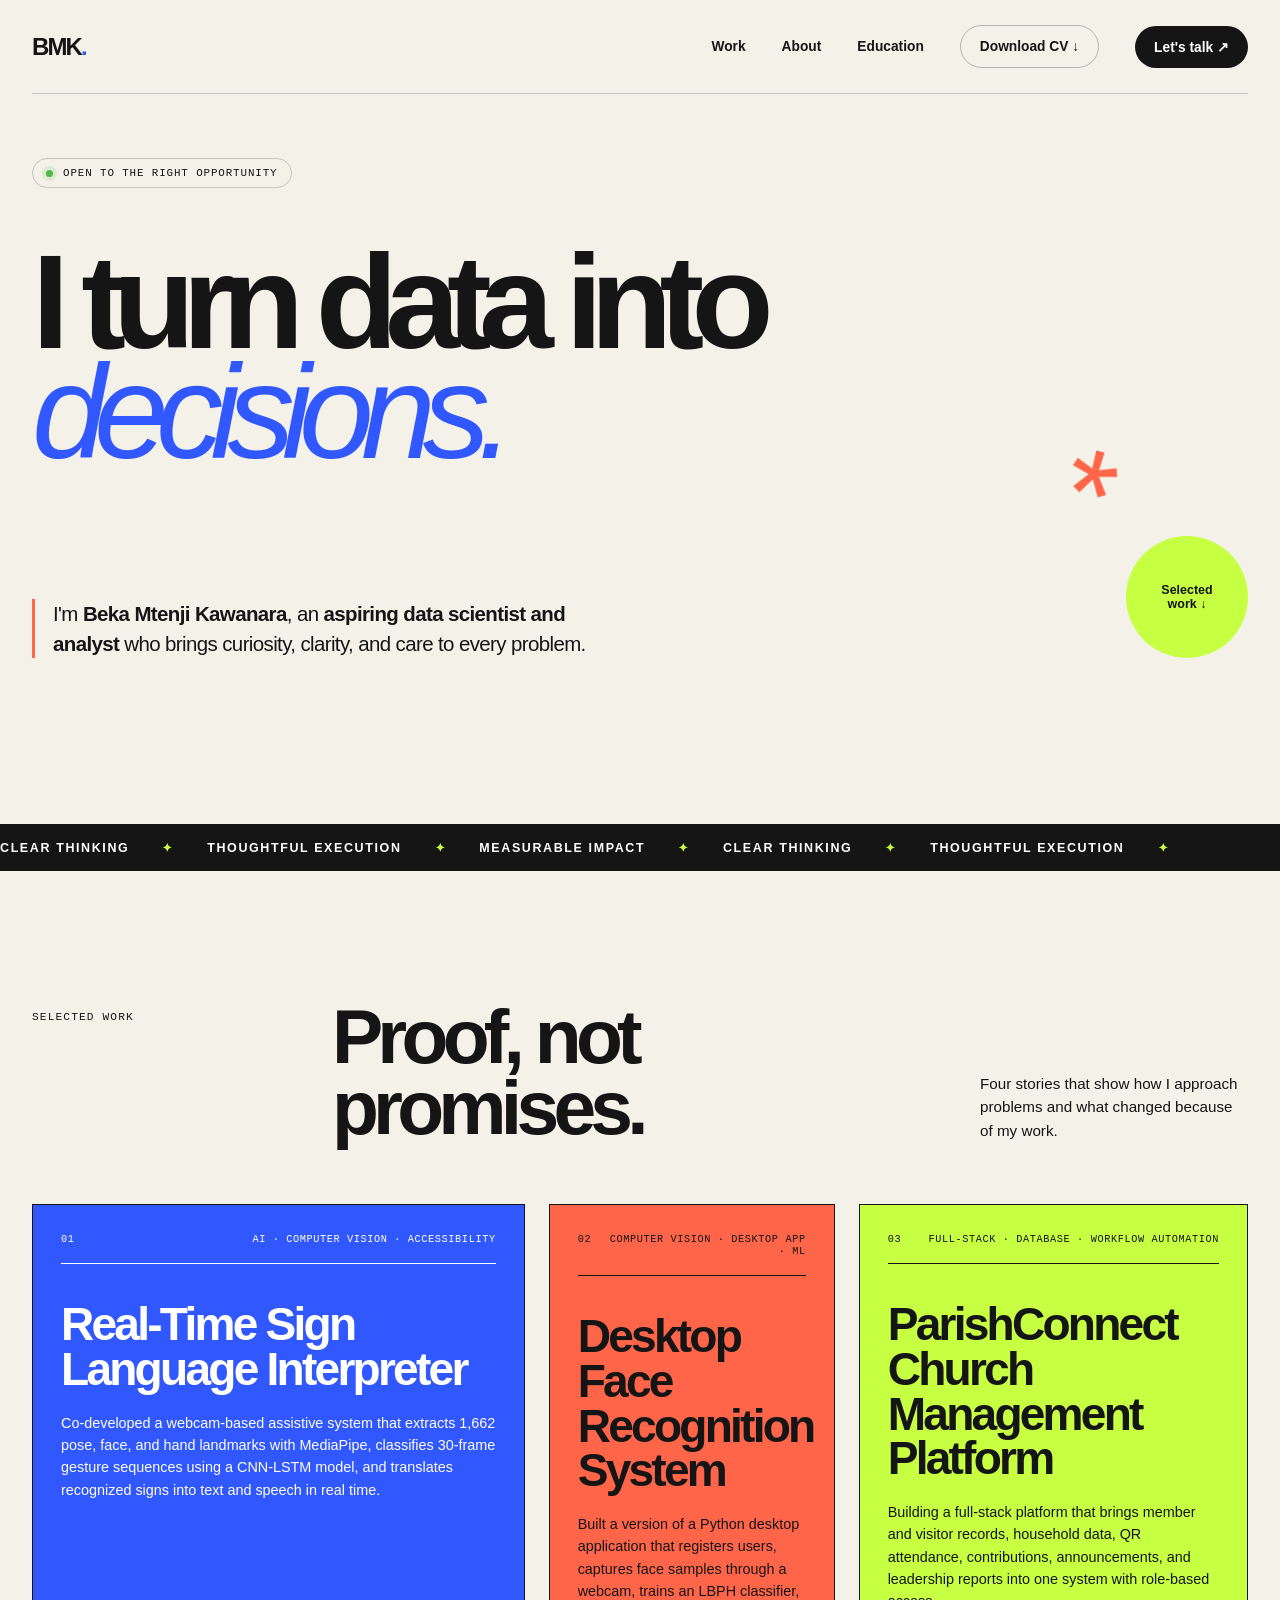
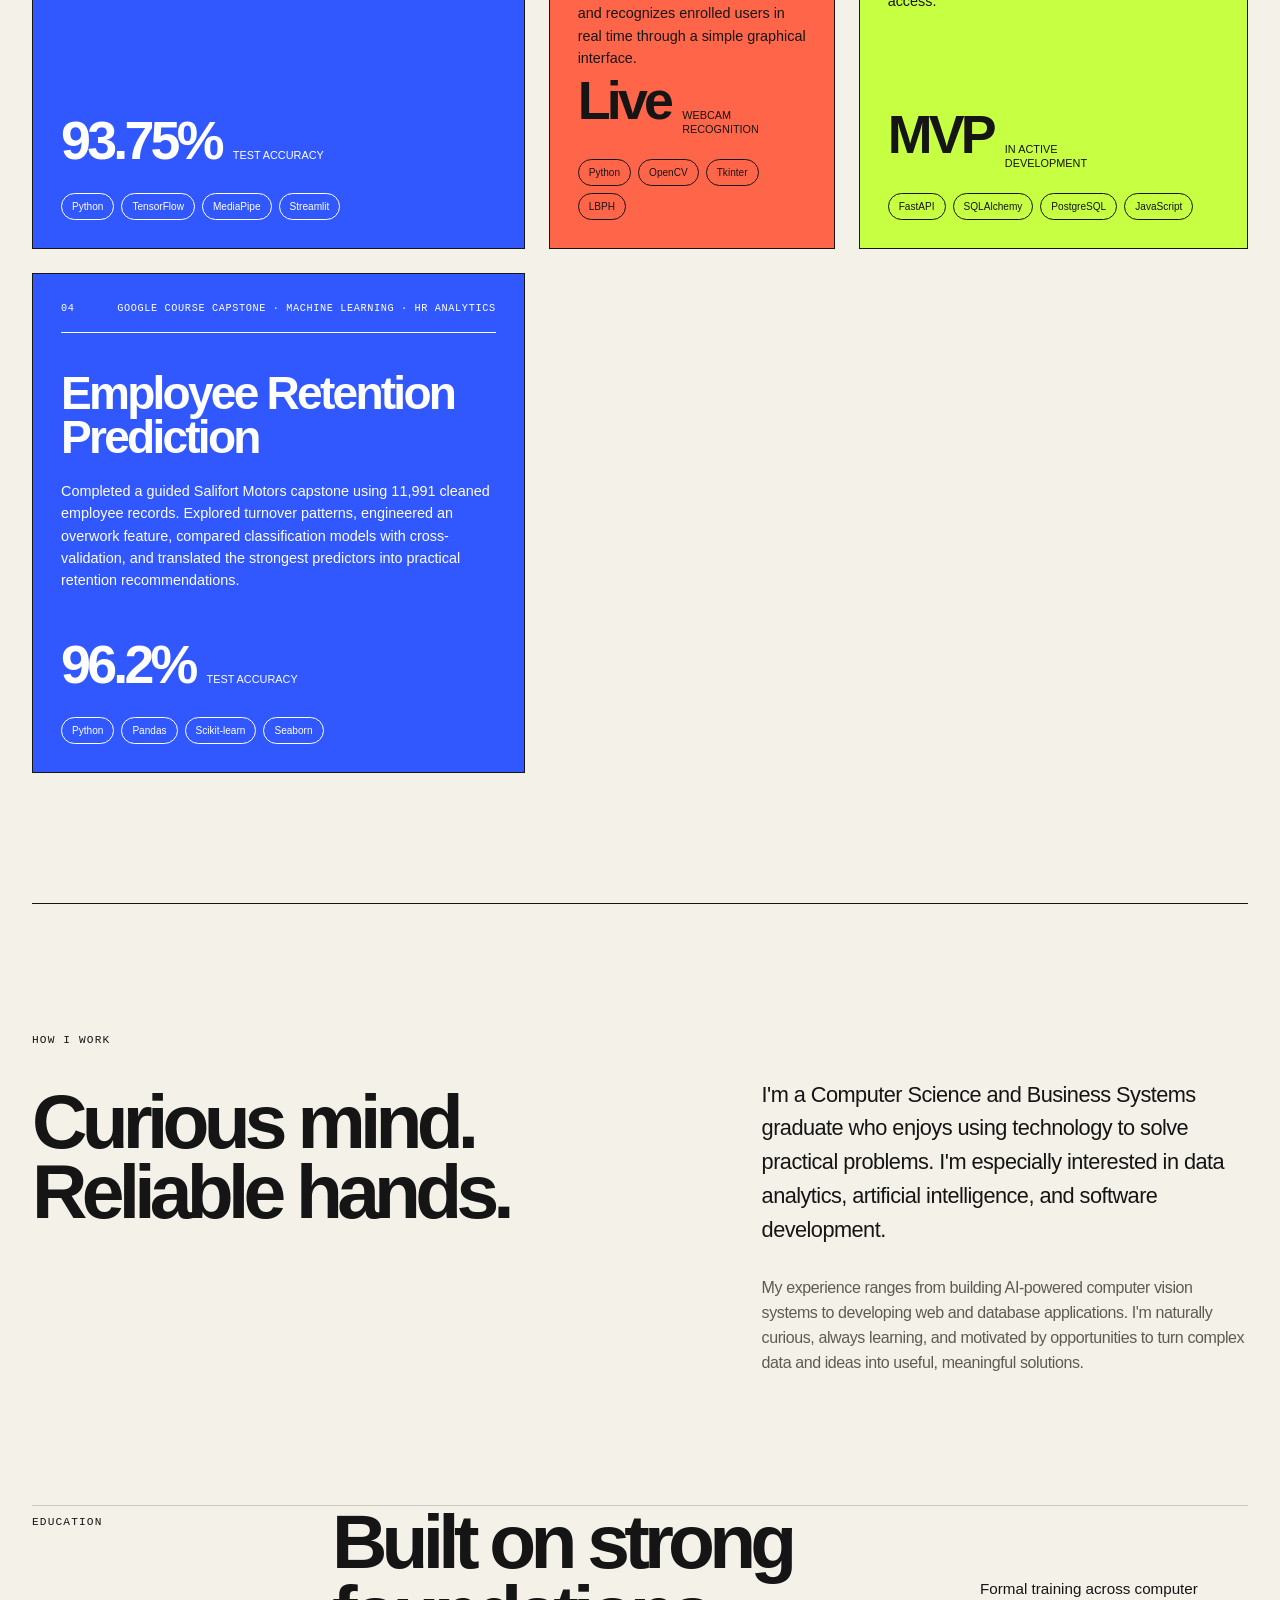
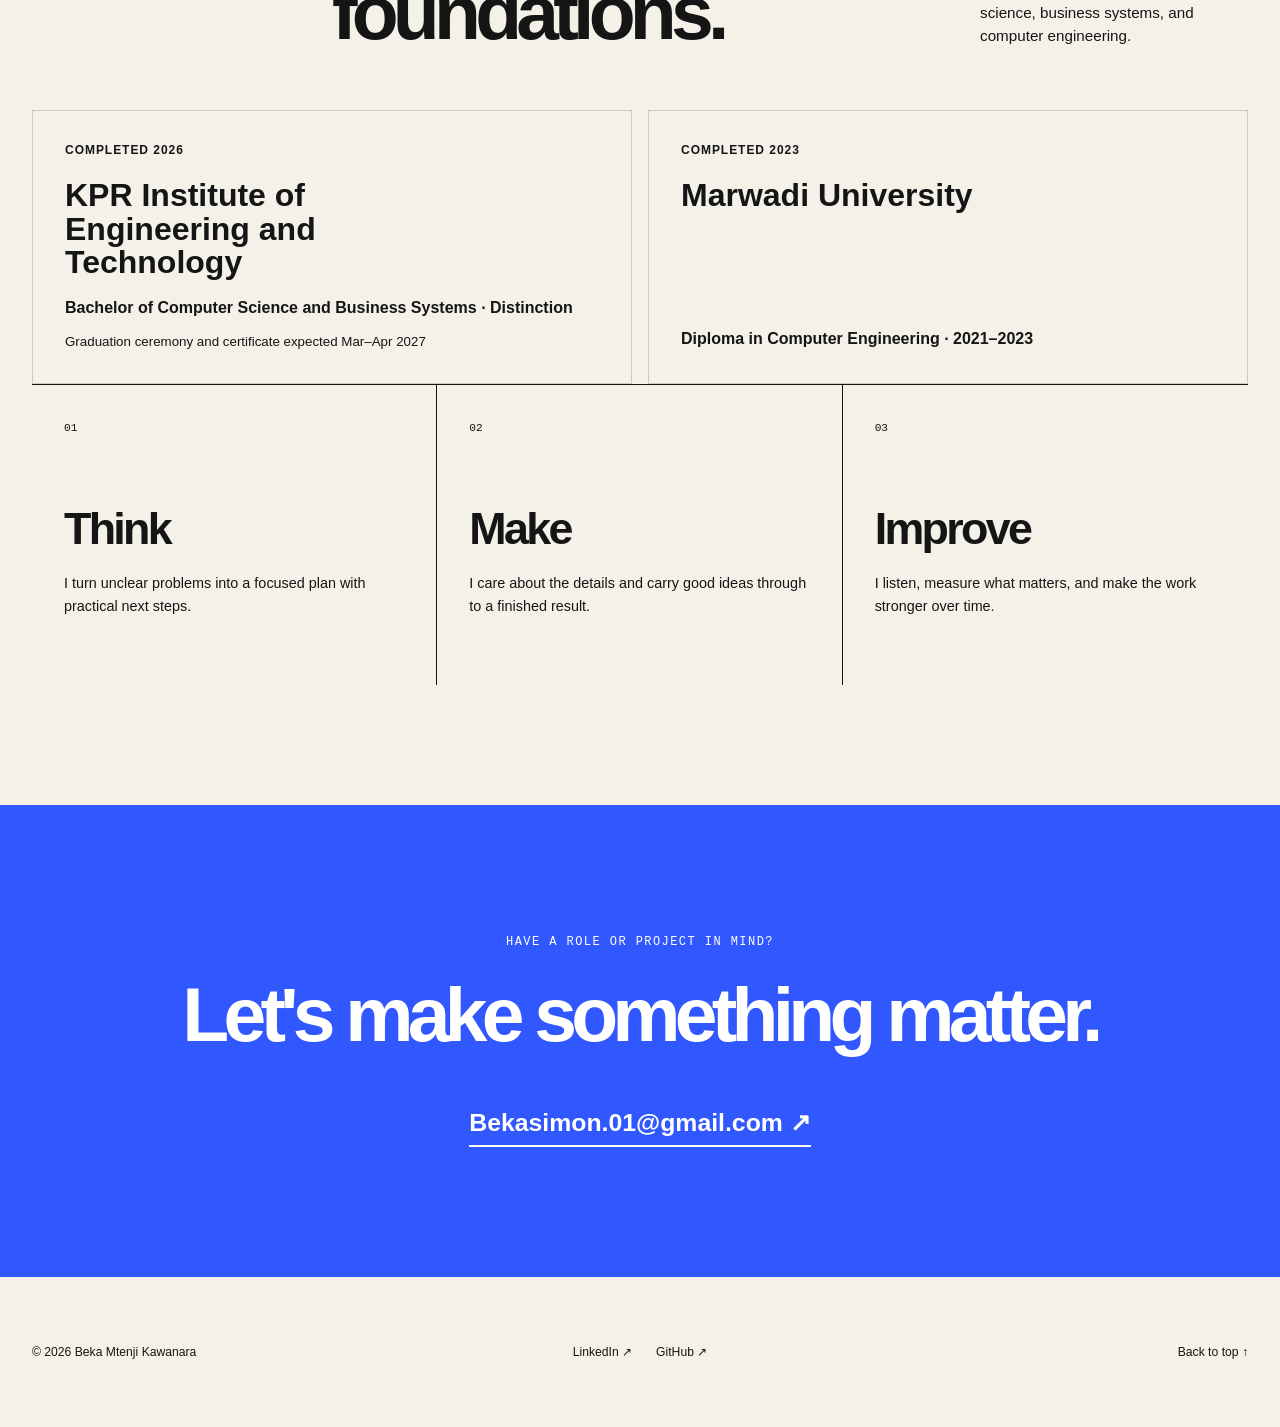
==== index.html @ 62ebdcce "Publish Beka Kawanara portfolio" ====
<!doctype html>
<html lang="en">
  <head>
    <meta charset="utf-8" />
    <meta name="viewport" content="width=device-width, initial-scale=1" />
    <title>Beka Kawanara — My Portfolio</title>
    <meta
      name="description"
      content="A concise portfolio of Beka Kawanara's selected work, capabilities, education, and measurable outcomes."
    />
    <meta property="og:title" content="Beka Kawanara — My Portfolio" />
    <meta property="og:description" content="Aspiring Data Scientist and Analyst." />
    <meta property="og:image" content="https://b13219.github.io/og.png" />
    <meta property="og:url" content="https://b13219.github.io/" />
    <meta name="twitter:card" content="summary_large_image" />
    <meta name="twitter:title" content="Beka Kawanara — My Portfolio" />
    <meta name="twitter:description" content="Aspiring Data Scientist and Analyst." />
    <meta name="twitter:image" content="https://b13219.github.io/og.png" />
    <link rel="icon" href="./favicon.svg" />
    <link rel="stylesheet" href="./styles.css" />
  </head>
  <body>
    <main>
      <header class="nav-shell">
        <a class="brand" href="#top" aria-label="Back to top">BMK<span>.</span></a>
        <nav aria-label="Primary navigation">
          <a href="#work">Work</a>
          <a href="#about">About</a>
          <a href="#education">Education</a>
          <a
            class="nav-cta cv-download"
            href="./Beka-Mtenji-Kawanara-CV.pdf"
            download
            aria-label="Download Beka Mtenji Kawanara's CV"
          >
            Download CV <span aria-hidden="true">↓</span>
          </a>
          <a class="nav-cta" href="mailto:Bekasimon.01@gmail.com">
            Let&apos;s talk <span aria-hidden="true">↗</span>
          </a>
        </nav>
      </header>

      <section class="hero" id="top">
        <div class="eyebrow">
          <span class="status-dot"></span>
          Open to the right opportunity
        </div>
        <h1>
          I turn data into
          <br />
          <span>decisions.</span>
        </h1>
        <div class="hero-bottom">
          <p class="hero-intro">
            I&apos;m <strong>Beka Mtenji Kawanara</strong>, an
            <strong>aspiring data scientist and analyst</strong> who brings
            curiosity, clarity, and care to every problem.
          </p>
          <a class="round-link" href="#work" aria-label="See selected work">
            <span>Selected</span>
            <span>work ↓</span>
          </a>
        </div>
        <div class="hero-mark" aria-hidden="true">*</div>
      </section>

      <section class="ticker" aria-label="Core strengths">
        <div>
          Clear thinking <span>✦</span> Thoughtful execution <span>✦</span>
          Measurable impact <span>✦</span> Clear thinking <span>✦</span>
          Thoughtful execution <span>✦</span>
        </div>
      </section>

      <section class="work section-shell" id="work">
        <div class="section-heading">
          <p>Selected work</p>
          <h2>Proof, not promises.</h2>
          <p class="section-note">
            Four stories that show how I approach problems and what changed
            because of my work.
          </p>
        </div>

        <div class="projects">
          <article class="project-card blue">
            <div class="project-topline">
              <span>01</span>
              <span>AI · Computer Vision · Accessibility</span>
            </div>
            <h3>Real-Time Sign Language Interpreter</h3>
            <p class="project-summary">
              Co-developed a webcam-based assistive system that extracts 1,662
              pose, face, and hand landmarks with MediaPipe, classifies 30-frame
              gesture sequences using a CNN-LSTM model, and translates
              recognized signs into text and speech in real time.
            </p>
            <div class="project-result">
              <strong>93.75%</strong>
              <span>test accuracy</span>
            </div>
            <div class="tag-row">
              <span>Python</span><span>TensorFlow</span><span>MediaPipe</span
              ><span>Streamlit</span>
            </div>
          </article>

          <article class="project-card coral">
            <div class="project-topline">
              <span>02</span>
              <span>Computer Vision · Desktop App · ML</span>
            </div>
            <h3>Desktop Face Recognition System</h3>
            <p class="project-summary">
              Built a version of a Python desktop application that registers
              users, captures face samples through a webcam, trains an LBPH
              classifier, and recognizes enrolled users in real time through a
              simple graphical interface.
            </p>
            <div class="project-result">
              <strong>Live</strong>
              <span>webcam recognition</span>
            </div>
            <div class="tag-row">
              <span>Python</span><span>OpenCV</span><span>Tkinter</span
              ><span>LBPH</span>
            </div>
          </article>

          <article class="project-card lime">
            <div class="project-topline">
              <span>03</span>
              <span>Full-stack · Database · Workflow Automation</span>
            </div>
            <h3>ParishConnect Church Management Platform</h3>
            <p class="project-summary">
              Building a full-stack platform that brings member and visitor
              records, household data, QR attendance, contributions,
              announcements, and leadership reports into one system with
              role-based access.
            </p>
            <div class="project-result">
              <strong>MVP</strong>
              <span>in active development</span>
            </div>
            <div class="tag-row">
              <span>FastAPI</span><span>SQLAlchemy</span
              ><span>PostgreSQL</span><span>JavaScript</span>
            </div>
          </article>

          <article class="project-card blue">
            <div class="project-topline">
              <span>04</span>
              <span>Google Course Capstone · Machine Learning · HR Analytics</span>
            </div>
            <h3>Employee Retention Prediction</h3>
            <p class="project-summary">
              Completed a guided Salifort Motors capstone using 11,991 cleaned
              employee records. Explored turnover patterns, engineered an
              overwork feature, compared classification models with
              cross-validation, and translated the strongest predictors into
              practical retention recommendations.
            </p>
            <div class="project-result">
              <strong>96.2%</strong>
              <span>test accuracy</span>
            </div>
            <div class="tag-row">
              <span>Python</span><span>Pandas</span><span>Scikit-learn</span
              ><span>Seaborn</span>
            </div>
          </article>
        </div>
      </section>

      <section class="about section-shell" id="about">
        <div class="about-title">
          <p>How I work</p>
          <h2>
            Curious mind.
            <br />
            Reliable hands.
          </h2>
        </div>
        <div class="about-copy">
          <p>
            I&apos;m a Computer Science and Business Systems graduate who
            enjoys using technology to solve practical problems. I&apos;m
            especially interested in data analytics, artificial intelligence,
            and software development.
          </p>
          <p>
            My experience ranges from building AI-powered computer vision
            systems to developing web and database applications. I&apos;m
            naturally curious, always learning, and motivated by opportunities
            to turn complex data and ideas into useful, meaningful solutions.
          </p>
        </div>
      </section>

      <section class="education section-shell" id="education">
        <div class="section-heading">
          <p>Education</p>
          <h2>Built on strong foundations.</h2>
          <p class="section-note">
            Formal training across computer science, business systems, and
            computer engineering.
          </p>
        </div>
        <div class="education-grid">
          <article>
            <span>Completed 2026</span>
            <h3>KPR Institute of Engineering and Technology</h3>
            <p>Bachelor of Computer Science and Business Systems · Distinction</p>
            <small>Graduation ceremony and certificate expected Mar–Apr 2027</small>
          </article>
          <article>
            <span>Completed 2023</span>
            <h3>Marwadi University</h3>
            <p>Diploma in Computer Engineering · 2021–2023</p>
          </article>
        </div>
      </section>

      <section class="capabilities section-shell" aria-label="Capabilities">
        <article>
          <span>01</span>
          <h3>Think</h3>
          <p>I turn unclear problems into a focused plan with practical next steps.</p>
        </article>
        <article>
          <span>02</span>
          <h3>Make</h3>
          <p>I care about the details and carry good ideas through to a finished result.</p>
        </article>
        <article>
          <span>03</span>
          <h3>Improve</h3>
          <p>I listen, measure what matters, and make the work stronger over time.</p>
        </article>
      </section>

      <section class="contact">
        <p>Have a role or project in mind?</p>
        <h2>Let&apos;s make something matter.</h2>
        <a href="mailto:Bekasimon.01@gmail.com">
          Bekasimon.01@gmail.com <span aria-hidden="true">↗</span>
        </a>
      </section>

      <footer>
        <p>© 2026 Beka Mtenji Kawanara</p>
        <div>
          <a
            href="https://www.linkedin.com/in/beka-kawanara-269b71420"
            target="_blank"
            rel="noreferrer"
          >
            LinkedIn ↗
          </a>
          <a href="https://github.com/B13219" target="_blank" rel="noreferrer">
            GitHub ↗
          </a>
        </div>
        <a href="#top">Back to top ↑</a>
      </footer>
    </main>
  </body>
</html>
---- styles.css ----
:root {
  --paper: #f4f1e9;
  --ink: #151515;
  --blue: #3157ff;
  --coral: #ff6549;
  --lime: #c7ff43;
  --line: rgba(21, 21, 21, 0.2);
  --font-geist-sans: Inter, "Segoe UI", Arial, sans-serif;
  --font-geist-mono: "SFMono-Regular", Consolas, "Liberation Mono", monospace;
}

* {
  box-sizing: border-box;
}

html {
  scroll-behavior: smooth;
}

body {
  margin: 0;
  background: var(--paper);
  color: var(--ink);
  font-family: Inter, "Segoe UI", Arial, sans-serif;
  -webkit-font-smoothing: antialiased;
}

a {
  color: inherit;
  text-decoration: none;
}

.nav-shell,
.section-shell,
footer {
  width: min(1380px, calc(100% - 64px));
  margin-inline: auto;
}

.nav-shell {
  height: 94px;
  display: flex;
  align-items: center;
  justify-content: space-between;
  border-bottom: 1px solid var(--line);
  position: relative;
  z-index: 5;
}

.brand {
  font-weight: 900;
  font-size: 1.5rem;
  letter-spacing: -0.08em;
}

.brand span {
  color: var(--blue);
}

nav {
  display: flex;
  align-items: center;
  gap: 36px;
  font-size: 0.86rem;
  font-weight: 600;
}

nav > a:not(.nav-cta) {
  position: relative;
}

nav > a:not(.nav-cta)::after {
  content: "";
  position: absolute;
  height: 1px;
  inset: auto 100% -4px 0;
  background: currentColor;
  transition: inset 180ms ease;
}

nav > a:hover::after {
  inset-right: 0;
}

.nav-cta {
  background: var(--ink);
  color: white;
  border-radius: 999px;
  padding: 13px 19px;
  transition: transform 180ms ease, background 180ms ease;
}

.nav-cta:hover {
  transform: translateY(-2px);
  background: var(--blue);
}

.cv-download {
  border: 1px solid color-mix(in srgb, var(--ink) 28%, transparent);
  background: transparent;
  color: var(--ink);
}

.cv-download:hover {
  background: var(--lime);
  color: var(--ink);
}

.education {
  border-top: 1px solid color-mix(in srgb, var(--ink) 18%, transparent);
}

.education-grid {
  display: grid;
  grid-template-columns: repeat(2, minmax(0, 1fr));
  gap: 1rem;
  margin-top: 3rem;
}

.education-grid article {
  min-height: 15rem;
  padding: 2rem;
  border: 1px solid color-mix(in srgb, var(--ink) 18%, transparent);
  background: var(--paper);
  display: flex;
  flex-direction: column;
}

.education-grid article > span {
  color: var(--muted);
  font-size: 0.75rem;
  font-weight: 700;
  letter-spacing: 0.08em;
  text-transform: uppercase;
}

.education-grid h3 {
  max-width: 26rem;
  margin: 1.4rem 0 1rem;
  font-size: clamp(1.5rem, 2.5vw, 2.25rem);
  line-height: 1.05;
}

.education-grid p {
  margin: auto 0 0;
  font-weight: 650;
  line-height: 1.5;
}

.education-grid small {
  margin-top: 0.75rem;
  color: var(--muted);
  line-height: 1.45;
}

@media (max-width: 720px) {
  .education-grid {
    grid-template-columns: 1fr;
  }
}

.hero {
  width: min(1380px, calc(100% - 64px));
  min-height: 730px;
  margin-inline: auto;
  padding: 64px 0 52px;
  position: relative;
  overflow: hidden;
}

.eyebrow {
  width: max-content;
  display: flex;
  align-items: center;
  gap: 10px;
  border: 1px solid var(--line);
  border-radius: 999px;
  padding: 8px 13px;
  text-transform: uppercase;
  font-family: var(--font-geist-mono), monospace;
  font-size: 0.68rem;
  letter-spacing: 0.08em;
  animation: rise 600ms ease both;
}

.status-dot {
  width: 7px;
  height: 7px;
  border-radius: 50%;
  background: #4eb946;
  box-shadow: 0 0 0 4px rgba(78, 185, 70, 0.13);
}

.hero h1 {
  max-width: 1150px;
  margin: 58px 0 70px;
  font-size: clamp(4.8rem, 10.5vw, 10.3rem);
  line-height: 0.82;
  letter-spacing: -0.095em;
  font-weight: 780;
  animation: rise 700ms 80ms ease both;
}

.hero h1 span {
  color: var(--blue);
  font-style: italic;
  font-weight: 500;
}

.hero-bottom {
  display: flex;
  align-items: flex-end;
  justify-content: space-between;
  animation: rise 700ms 160ms ease both;
}

.hero-intro {
  max-width: 560px;
  margin: 0;
  padding-left: 18px;
  border-left: 3px solid var(--coral);
  font-size: clamp(1.15rem, 1.6vw, 1.55rem);
  line-height: 1.45;
  letter-spacing: -0.03em;
}

.round-link {
  width: 122px;
  aspect-ratio: 1;
  flex: 0 0 auto;
  border-radius: 50%;
  background: var(--lime);
  display: grid;
  place-content: center;
  text-align: center;
  font-size: 0.78rem;
  font-weight: 700;
  transition: transform 250ms ease;
}

.round-link:hover {
  transform: rotate(8deg) scale(1.05);
}

.hero-mark {
  position: absolute;
  right: 11%;
  top: 46%;
  color: var(--coral);
  font-size: clamp(5rem, 10vw, 9rem);
  font-weight: 300;
  line-height: 1;
  transform: rotate(15deg);
}

.ticker {
  overflow: hidden;
  background: var(--ink);
  color: white;
  padding: 16px 0;
  font-size: 0.78rem;
  font-weight: 650;
  text-transform: uppercase;
  letter-spacing: 0.13em;
  white-space: nowrap;
}

.ticker div {
  width: max-content;
  animation: ticker 25s linear infinite;
}

.ticker span {
  color: var(--lime);
  margin-inline: 28px;
}

.work {
  padding: 130px 0;
}

.section-heading {
  display: grid;
  grid-template-columns: 1fr 2.3fr 1fr;
  align-items: end;
  gap: 32px;
  margin-bottom: 62px;
}

.section-heading > p:first-child,
.about-title > p {
  align-self: start;
  margin: 10px 0 0;
  font-family: var(--font-geist-mono), monospace;
  font-size: 0.7rem;
  text-transform: uppercase;
  letter-spacing: 0.1em;
}

.section-heading h2,
.about h2,
.contact h2 {
  margin: 0;
  font-size: clamp(3rem, 6vw, 6.2rem);
  line-height: 0.92;
  letter-spacing: -0.075em;
}

.section-note {
  margin: 0;
  font-size: 0.95rem;
  line-height: 1.55;
}

.projects {
  display: grid;
  grid-template-columns: repeat(12, 1fr);
  gap: 24px;
}

.project-card {
  min-height: 500px;
  padding: 28px;
  border: 1px solid var(--ink);
  display: flex;
  flex-direction: column;
  position: relative;
  overflow: hidden;
  transition: transform 250ms ease, box-shadow 250ms ease;
}

.project-card:hover {
  transform: translateY(-7px);
  box-shadow: 9px 9px 0 var(--ink);
}

.project-card.blue {
  grid-column: span 5;
  background: var(--blue);
  color: white;
}

.project-card.coral {
  grid-column: span 3;
  background: var(--coral);
}

.project-card.lime {
  grid-column: span 4;
  background: var(--lime);
}

.project-topline {
  display: flex;
  justify-content: space-between;
  gap: 16px;
  padding-bottom: 18px;
  border-bottom: 1px solid currentColor;
  font-family: var(--font-geist-mono), monospace;
  font-size: 0.64rem;
  text-transform: uppercase;
  letter-spacing: 0.06em;
}

.project-topline span:last-child {
  text-align: right;
}

.project-card h3 {
  max-width: 420px;
  margin: 38px 0 20px;
  font-size: clamp(2rem, 3.6vw, 3.9rem);
  line-height: 0.97;
  letter-spacing: -0.06em;
}

.project-summary {
  max-width: 500px;
  margin: 0;
  font-size: 0.9rem;
  line-height: 1.55;
}

.project-result {
  margin-top: auto;
  display: flex;
  align-items: baseline;
  gap: 12px;
}

.project-result strong {
  font-size: clamp(2.6rem, 4.2vw, 4.6rem);
  letter-spacing: -0.07em;
}

.project-result span {
  max-width: 100px;
  font-size: 0.68rem;
  line-height: 1.3;
  text-transform: uppercase;
}

.tag-row {
  display: flex;
  flex-wrap: wrap;
  gap: 7px;
  margin-top: 22px;
}

.tag-row span {
  padding: 7px 10px;
  border: 1px solid currentColor;
  border-radius: 999px;
  font-size: 0.63rem;
}

.about {
  border-top: 1px solid var(--ink);
  padding: 120px 0 100px;
  display: grid;
  grid-template-columns: 1.25fr 1fr;
  gap: 10%;
}

.about-title p {
  margin-bottom: 40px;
}

.about-copy {
  padding-top: 54px;
}

.about-copy p {
  margin: 0 0 30px;
  font-size: clamp(1.15rem, 1.7vw, 1.55rem);
  line-height: 1.55;
  letter-spacing: -0.025em;
}

.about-copy p:last-child {
  color: #5e5b54;
  font-size: 1rem;
}

.capabilities {
  display: grid;
  grid-template-columns: repeat(3, 1fr);
  border-top: 1px solid var(--ink);
}

.capabilities article {
  min-height: 300px;
  padding: 32px;
  border-right: 1px solid var(--ink);
}

.capabilities article:last-child {
  border-right: 0;
}

.capabilities span {
  font-family: var(--font-geist-mono), monospace;
  font-size: 0.7rem;
}

.capabilities h3 {
  margin: 68px 0 18px;
  font-size: 2.8rem;
  letter-spacing: -0.06em;
}

.capabilities p {
  max-width: 340px;
  margin: 0;
  line-height: 1.6;
  font-size: 0.9rem;
}

.contact {
  margin-top: 120px;
  padding: 130px 32px;
  text-align: center;
  background: var(--blue);
  color: white;
}

.contact > p {
  margin: 0 0 30px;
  font-family: var(--font-geist-mono), monospace;
  font-size: 0.75rem;
  text-transform: uppercase;
  letter-spacing: 0.12em;
}

.contact h2 {
  max-width: 980px;
  margin: 0 auto 58px;
}

.contact > a {
  display: inline-block;
  padding-bottom: 8px;
  border-bottom: 2px solid white;
  font-size: clamp(1.1rem, 2vw, 1.55rem);
  font-weight: 600;
}

footer {
  min-height: 150px;
  display: grid;
  grid-template-columns: 1fr auto 1fr;
  align-items: center;
  gap: 24px;
  font-size: 0.76rem;
}

footer div {
  display: flex;
  gap: 24px;
}

footer > a {
  justify-self: end;
}

footer a:hover {
  color: var(--blue);
}

@keyframes rise {
  from {
    opacity: 0;
    transform: translateY(20px);
  }
  to {
    opacity: 1;
    transform: translateY(0);
  }
}

@keyframes ticker {
  to {
    transform: translateX(-50%);
  }
}

@media (max-width: 900px) {
  .nav-shell,
  .section-shell,
  footer,
  .hero {
    width: min(100% - 36px, 1380px);
  }

  .hero {
    min-height: 650px;
  }

  .hero-mark {
    display: none;
  }

  .section-heading {
    grid-template-columns: 1fr;
  }

  .section-note {
    max-width: 500px;
  }

  .projects {
    grid-template-columns: 1fr;
  }

  .project-card.blue,
  .project-card.coral,
  .project-card.lime {
    grid-column: auto;
    min-height: 440px;
  }

  .about {
    grid-template-columns: 1fr;
  }

  .about-copy {
    padding-top: 0;
  }
}

@media (max-width: 640px) {
  .nav-shell {
    height: 76px;
  }

  nav {
    gap: 14px;
  }

  nav > a:not(.nav-cta) {
    display: none;
  }

  .hero {
    min-height: 590px;
    padding-top: 44px;
  }

  .hero h1 {
    margin: 60px 0 80px;
    font-size: clamp(4.25rem, 22vw, 6.8rem);
  }

  .hero-bottom {
    align-items: center;
  }

  .hero-intro {
    max-width: calc(100% - 90px);
    font-size: 1rem;
  }

  .round-link {
    width: 78px;
    font-size: 0.62rem;
  }

  .work {
    padding: 90px 0;
  }

  .project-card {
    padding: 22px;
  }

  .about {
    padding: 90px 0 70px;
  }

  .capabilities {
    grid-template-columns: 1fr;
  }

  .capabilities article {
    min-height: 230px;
    border-right: 0;
    border-bottom: 1px solid var(--ink);
  }

  .capabilities article:last-child {
    border-bottom: 0;
  }

  .capabilities h3 {
    margin-top: 45px;
  }

  .contact {
    margin-top: 70px;
    padding: 95px 24px;
  }

  footer {
    padding: 36px 0;
    grid-template-columns: 1fr 1fr;
  }

  footer div {
    justify-self: end;
  }

  footer > a {
    justify-self: start;
  }
}

@media (prefers-reduced-motion: reduce) {
  html {
    scroll-behavior: auto;
  }

  *,
  *::before,
  *::after {
    animation-duration: 0.01ms !important;
    animation-iteration-count: 1 !important;
    transition-duration: 0.01ms !important;
  }
}
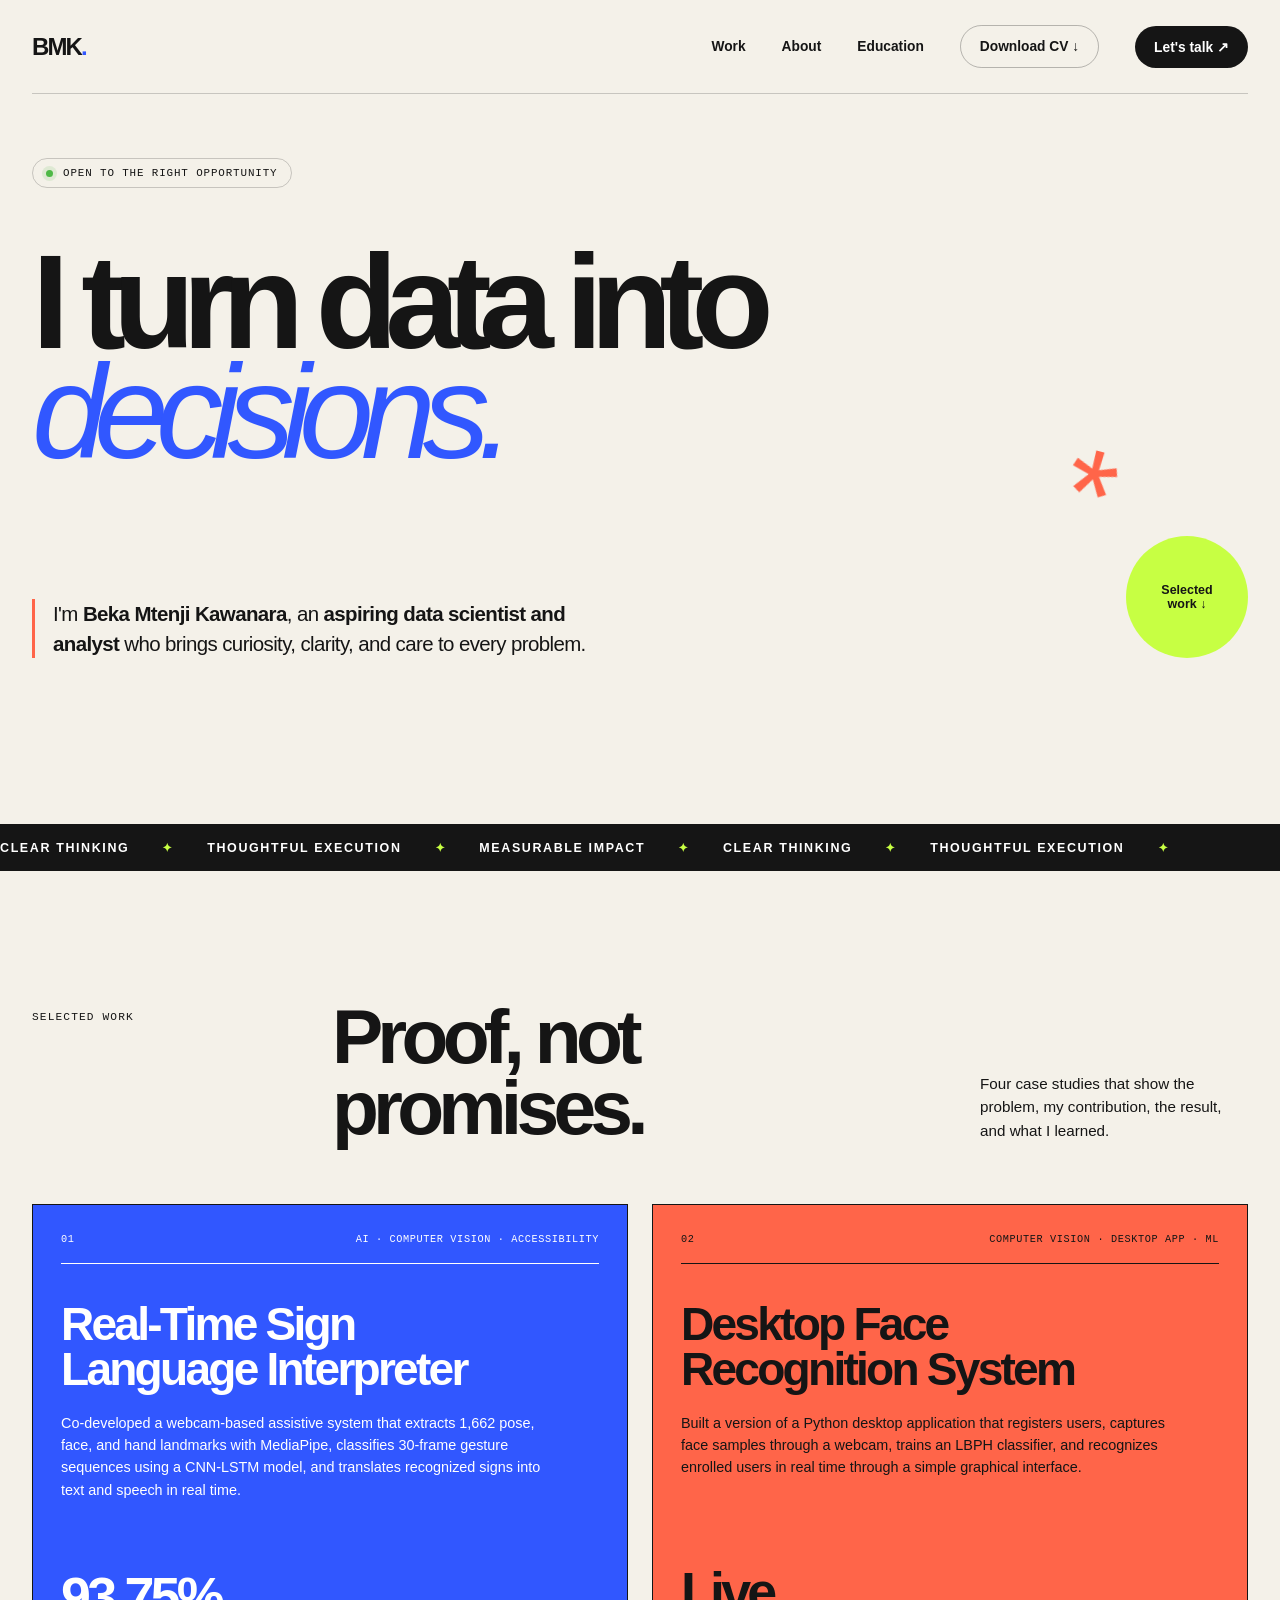
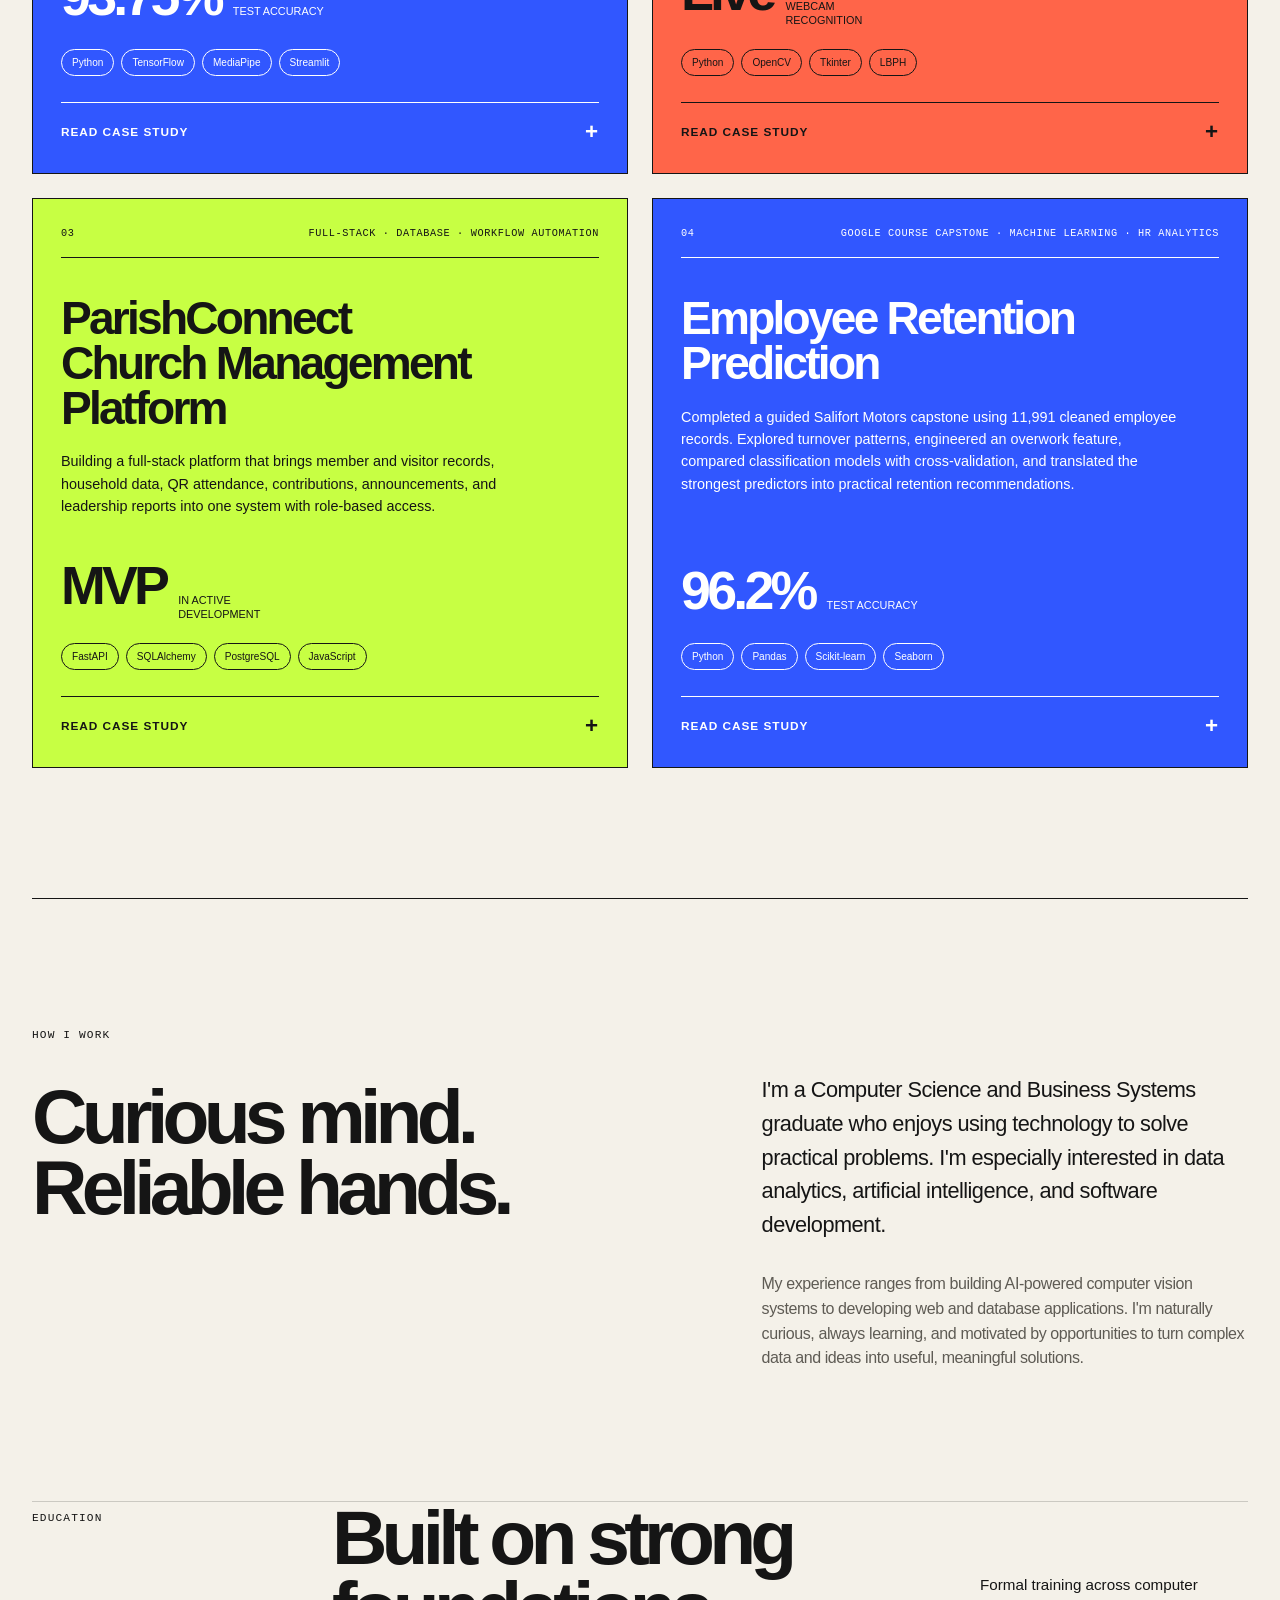
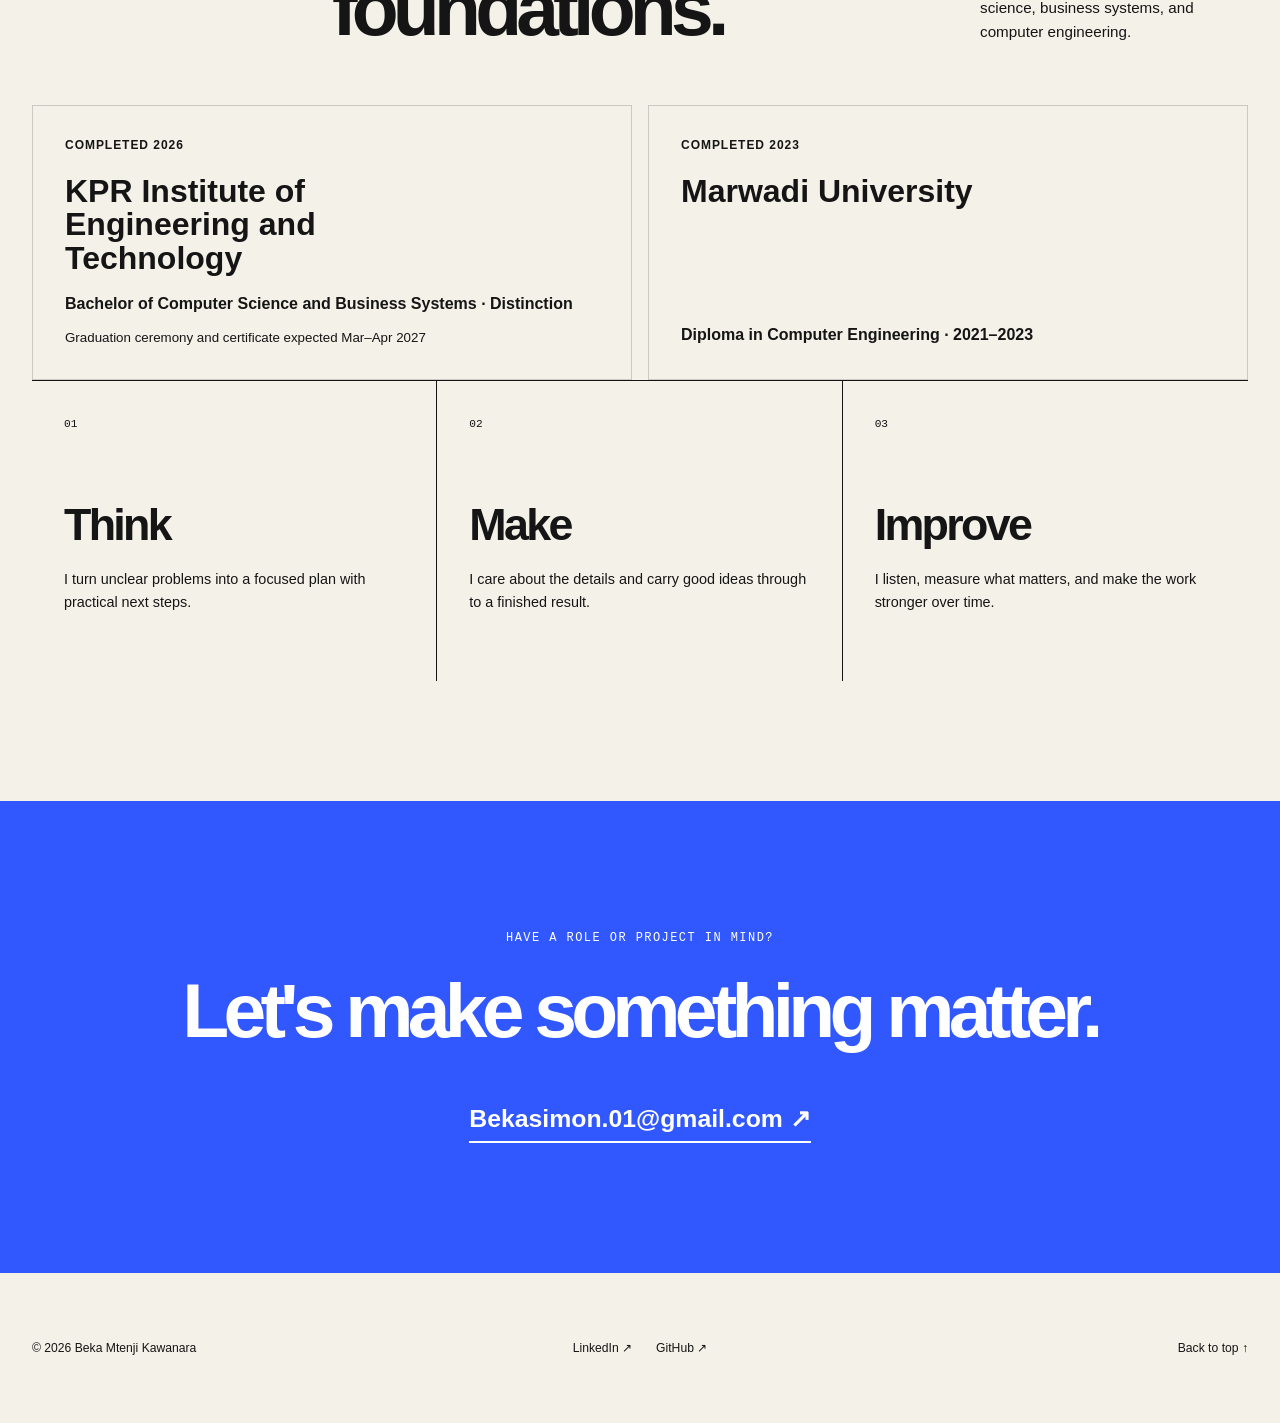
==== commit 3b824d0a: "Expand portfolio project case studies" ====
--- a/index.html
+++ b/index.html
@@ -78,8 +78,8 @@
           <p>Selected work</p>
           <h2>Proof, not promises.</h2>
           <p class="section-note">
-            Four stories that show how I approach problems and what changed
-            because of my work.
+            Four case studies that show the problem, my contribution, the
+            result, and what I learned.
           </p>
         </div>
 
@@ -104,6 +104,27 @@
               <span>Python</span><span>TensorFlow</span><span>MediaPipe</span
               ><span>Streamlit</span>
             </div>
+            <details class="project-details">
+              <summary>Read case study <span aria-hidden="true">+</span></summary>
+              <div class="case-study">
+                <div>
+                  <h4>The challenge</h4>
+                  <p>Create a practical communication aid that can understand movement over time, not just classify a single still image.</p>
+                </div>
+                <div>
+                  <h4>My contribution</h4>
+                  <p>Helped develop the full recognition pipeline—from landmark extraction and sequence preparation to model evaluation and the Streamlit interface.</p>
+                </div>
+                <div>
+                  <h4>The outcome</h4>
+                  <p>Reached 93.75% test accuracy and produced real-time text and spoken output from webcam gestures.</p>
+                </div>
+                <div>
+                  <h4>What I learned</h4>
+                  <p>Strengthened my understanding of sequential deep-learning models, computer-vision pipelines, and accessible product design.</p>
+                </div>
+              </div>
+            </details>
           </article>
 
           <article class="project-card coral">
@@ -126,6 +147,27 @@
               <span>Python</span><span>OpenCV</span><span>Tkinter</span
               ><span>LBPH</span>
             </div>
+            <details class="project-details">
+              <summary>Read case study <span aria-hidden="true">+</span></summary>
+              <div class="case-study">
+                <div>
+                  <h4>The challenge</h4>
+                  <p>Connect data collection, model training, and live recognition in one application that a nontechnical user could operate.</p>
+                </div>
+                <div>
+                  <h4>My contribution</h4>
+                  <p>Implemented user registration, webcam image capture, LBPH model training, live recognition, and the Tkinter desktop workflow.</p>
+                </div>
+                <div>
+                  <h4>The outcome</h4>
+                  <p>Delivered a working desktop prototype that can enrol a person and recognise them through a live webcam feed.</p>
+                </div>
+                <div>
+                  <h4>What I learned</h4>
+                  <p>Gained hands-on experience with image preprocessing, local model training, real-time video, and GUI development.</p>
+                </div>
+              </div>
+            </details>
           </article>
 
           <article class="project-card lime">
@@ -148,6 +190,30 @@
               <span>FastAPI</span><span>SQLAlchemy</span
               ><span>PostgreSQL</span><span>JavaScript</span>
             </div>
+            <details class="project-details">
+              <summary>Read case study <span aria-hidden="true">+</span></summary>
+              <div class="case-study">
+                <div>
+                  <h4>The challenge</h4>
+                  <p>Replace paper registers and disconnected spreadsheets while keeping sensitive church and member information organised and secure.</p>
+                </div>
+                <div>
+                  <h4>My contribution</h4>
+                  <p>Designed the data model and API, built administrative workflows, added QR attendance and stewardship features, and created automated backend tests.</p>
+                </div>
+                <div>
+                  <h4>The outcome</h4>
+                  <p>Completed a working MVP foundation with member, household, attendance, QR check-in, and contribution workflows supported by 18 passing backend tests.</p>
+                </div>
+                <div>
+                  <h4>What I learned</h4>
+                  <p>Learned to turn a broad organisational need into an incremental product roadmap, reliable database design, and testable full-stack features.</p>
+                </div>
+                <a href="https://github.com/B13219/ParishConnect" target="_blank" rel="noreferrer">
+                  View ParishConnect on GitHub <span aria-hidden="true">↗</span>
+                </a>
+              </div>
+            </details>
           </article>
 
           <article class="project-card blue">
@@ -171,6 +237,27 @@
               <span>Python</span><span>Pandas</span><span>Scikit-learn</span
               ><span>Seaborn</span>
             </div>
+            <details class="project-details">
+              <summary>Read case study <span aria-hidden="true">+</span></summary>
+              <div class="case-study">
+                <div>
+                  <h4>The challenge</h4>
+                  <p>Help a fictional HR team understand why employees were leaving and identify patterns that could support better retention decisions.</p>
+                </div>
+                <div>
+                  <h4>My contribution</h4>
+                  <p>Cleaned 11,991 records, explored turnover patterns, engineered an overwork feature, compared classification models, and interpreted the strongest predictors.</p>
+                </div>
+                <div>
+                  <h4>The outcome</h4>
+                  <p>The strongest model achieved 96.2% test accuracy and supported practical recommendations around workload, tenure, evaluation, and promotion.</p>
+                </div>
+                <div>
+                  <h4>What I learned</h4>
+                  <p>Improved my ability to connect exploratory analysis and model evaluation with recommendations that make sense to business stakeholders.</p>
+                </div>
+              </div>
+            </details>
           </article>
         </div>
       </section>
--- a/styles.css
+++ b/styles.css
@@ -319,7 +319,8 @@
 }
 
 .project-card {
-  min-height: 500px;
+  grid-column: span 6;
+  min-height: 570px;
   padding: 28px;
   border: 1px solid var(--ink);
   display: flex;
@@ -335,18 +336,15 @@
 }
 
 .project-card.blue {
-  grid-column: span 5;
   background: var(--blue);
   color: white;
 }
 
 .project-card.coral {
-  grid-column: span 3;
   background: var(--coral);
 }
 
 .project-card.lime {
-  grid-column: span 4;
   background: var(--lime);
 }
 
@@ -412,6 +410,74 @@
   border: 1px solid currentColor;
   border-radius: 999px;
   font-size: 0.63rem;
+}
+
+.project-details {
+  margin-top: 26px;
+  border-top: 1px solid currentColor;
+}
+
+.project-details summary {
+  padding: 18px 0 2px;
+  display: flex;
+  align-items: center;
+  justify-content: space-between;
+  gap: 24px;
+  cursor: pointer;
+  list-style: none;
+  font-size: 0.74rem;
+  font-weight: 750;
+  letter-spacing: 0.08em;
+  text-transform: uppercase;
+}
+
+.project-details summary::-webkit-details-marker {
+  display: none;
+}
+
+.project-details summary span {
+  font-size: 1.4rem;
+  line-height: 1;
+  transition: transform 180ms ease;
+}
+
+.project-details[open] summary span {
+  transform: rotate(45deg);
+}
+
+.case-study {
+  display: grid;
+  grid-template-columns: repeat(2, minmax(0, 1fr));
+  gap: 22px;
+  padding: 26px 0 4px;
+}
+
+.case-study h4 {
+  margin: 0 0 8px;
+  font-family: var(--font-geist-mono), monospace;
+  font-size: 0.65rem;
+  letter-spacing: 0.07em;
+  text-transform: uppercase;
+}
+
+.case-study p {
+  margin: 0;
+  font-size: 0.82rem;
+  line-height: 1.55;
+}
+
+.case-study > a {
+  grid-column: 1 / -1;
+  width: max-content;
+  max-width: 100%;
+  padding-bottom: 4px;
+  border-bottom: 1px solid currentColor;
+  font-size: 0.78rem;
+  font-weight: 750;
+}
+
+.case-study > a:hover {
+  opacity: 0.72;
 }
 
 .about {
@@ -633,6 +699,10 @@
     padding: 22px;
   }
 
+  .case-study {
+    grid-template-columns: 1fr;
+  }
+
   .about {
     padding: 90px 0 70px;
   }
